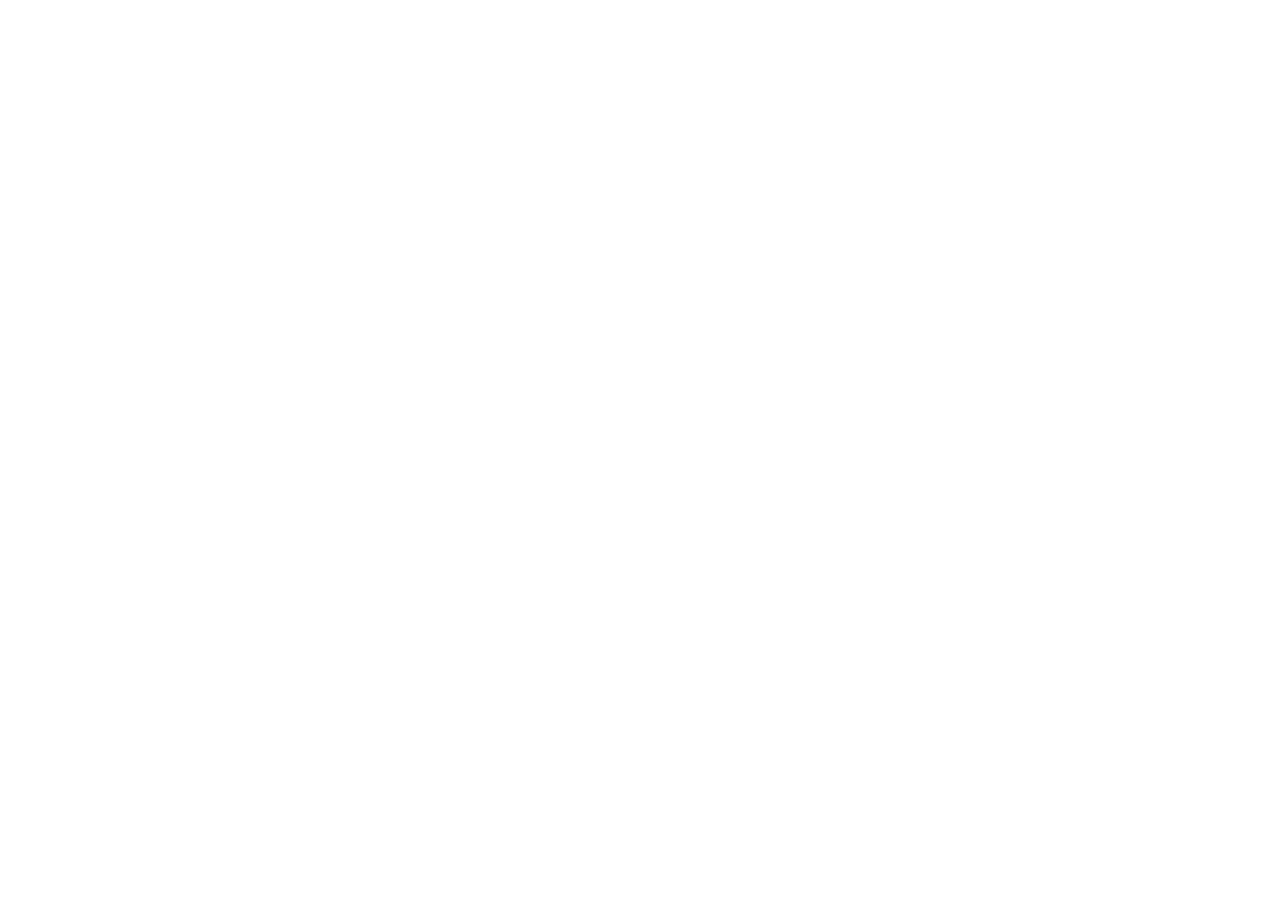
==== Challenge07/imdex.html @ 51529f26 "Started next challenge for day 11" ====
<!DOCTYPE html>
<html lang="en">
<head>
    <meta charset="UTF-8">
    <meta http-equiv="X-UA-Compatible" content="IE=edge">
    <meta name="viewport" content="width=device-width, initial-scale=1.0">
    <title>Challenge 7</title>
</head>
<body>
    
</body>
</html>
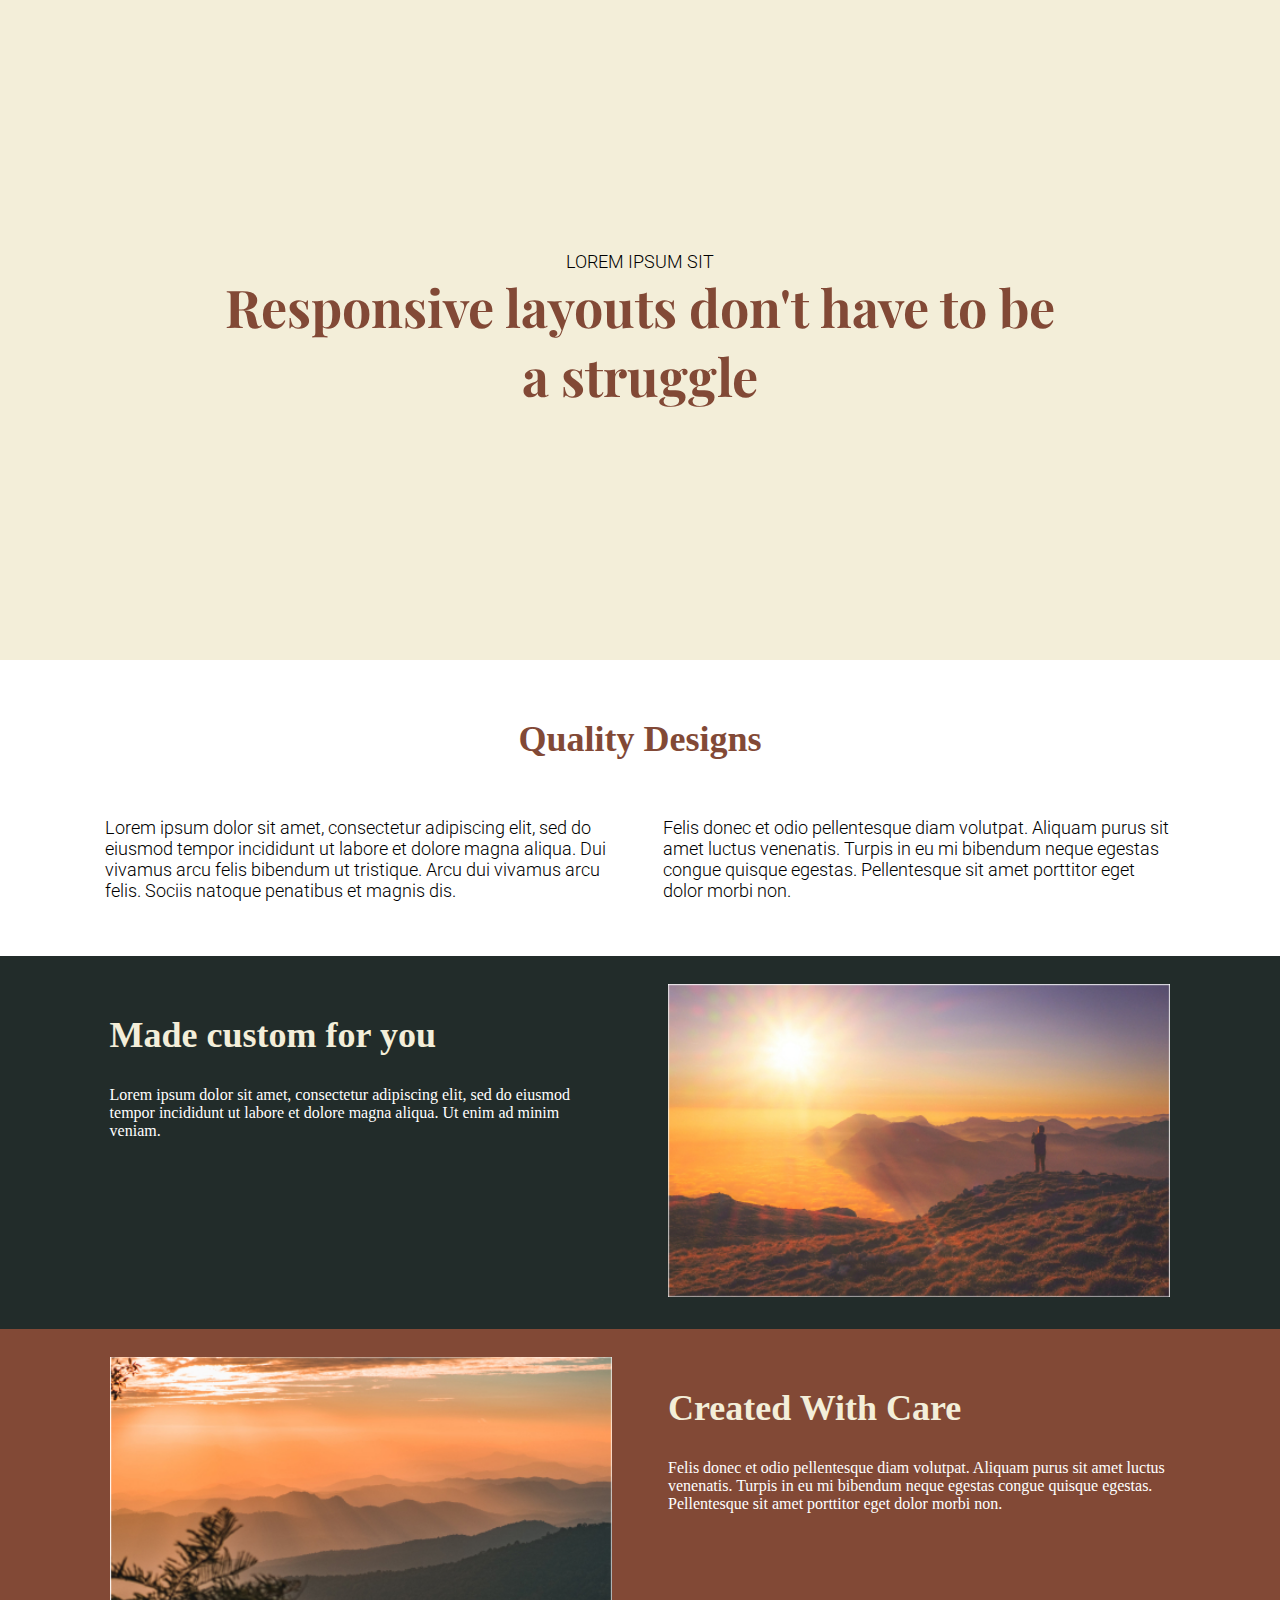
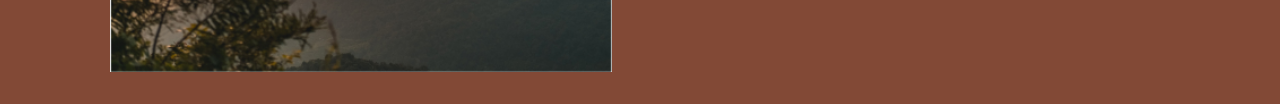
==== commit 458ff607: "Added my solution to challenge 7" ====
--- a/Challenge07/imdex.html
+++ b/Challenge07/imdex.html
@@ -4,9 +4,71 @@
     <meta charset="UTF-8">
     <meta http-equiv="X-UA-Compatible" content="IE=edge">
     <meta name="viewport" content="width=device-width, initial-scale=1.0">
+    <link rel="preconnect" href="https://fonts.googleapis.com">
+    <link rel="preconnect" href="https://fonts.gstatic.com" crossorigin>
+    <link href="https://fonts.googleapis.com/css2?family=Playfair+Display:wght@900&family=Roboto:wght@300;400&display=swap" rel="stylesheet">
+    <link rel="stylesheet" href="./assets/css/style.css">
     <title>Challenge 7</title>
 </head>
 <body>
-    
+    <header>
+        <section class="title">
+            <p class="intro__tag">Lorem ipsum sit</p>
+            <h1>Responsive layouts don't have to be a struggle</h1>
+        </section>
+    </header>
+
+    <article class="container row three-tier">
+        <h2 class="subheading">Quality Designs</h2>
+        <p class="col">
+            Lorem ipsum dolor sit amet, consectetur adipiscing elit,
+            sed do eiusmod tempor incididunt ut labore et dolore
+            magna aliqua. Dui vivamus arcu felis bibendum ut
+            tristique. Arcu dui vivamus arcu felis. Sociis natoque
+            penatibus et magnis dis.
+        </p>
+        <p class="col">
+            Felis donec et odio pellentesque diam volutpat. Aliquam
+            purus sit amet luctus venenatis. Turpis in eu mi
+            bibendum neque egestas congue quisque egestas.
+            Pellentesque sit amet porttitor eget dolor morbi non.
+        </p>
+    </article>
+
+    <div class="navy">
+        <article class="row container">
+            <section class="col">
+                <h2 class="cream subheading">Made custom for you
+                </h2>
+                <p class="white__text">
+                    Lorem ipsum dolor sit amet, consectetur adipiscing elit,
+                    sed do eiusmod tempor incididunt ut labore et dolore
+                    magna aliqua. Ut enim ad minim veniam.
+                </p>
+            </section>
+            <section class="col">
+                <img src="./image-01.jpg" alt="Sun setting over rocky mountain horizon.">
+            </section>
+        </article>
+    </div>
+
+    <div class="rust">
+        <article id ="last__row" class="row container">
+            <section class="col">
+                <img src="./image-02.jpg" alt="Sun setting over rocky forested area.">
+            </section>
+            <section class="col">
+                <h2 class="cream subheading">Created With Care
+                </h2>
+                <p class="white__text">
+                    Felis donec et odio pellentesque diam volutpat. Aliquam
+                    purus sit amet luctus venenatis. Turpis in eu mi
+                    bibendum neque egestas congue quisque egestas.
+                    Pellentesque sit amet porttitor eget dolor morbi non.
+                </p>
+            </section>
+        </article>
+    </div>
+
 </body>
 </html>--- a/Challenge07/assets/css/style.css
+++ b/Challenge07/assets/css/style.css
@@ -0,0 +1,144 @@
+/* font-family: 'Playfair Display', serif;
+font-family: 'Roboto', sans-serif; */
+
+:root {
+    --headingFonts: 'Playfair Display', serif;
+    --bodyFonts: 'Roboto', sans-serif;
+    --creamPuff: #f3eed9;
+    --ironRust: #824936;
+    --deepForest: #222c2a;
+    font-size: 16px;
+    margin: 0;
+    box-sizing: border-box;
+}
+
+body {
+    margin: 0;
+    padding: 0;
+}
+
+img {
+    width: 100%;
+    border: none;
+}
+
+header {
+    width: 100%;
+    min-height: 41.25rem;
+    display: flex;
+    justify-content: center;
+    align-items: center;
+    background-color: var(--creamPuff);
+}
+
+.title {
+    width: 65%;
+    max-width: 70.5rem;
+    text-align: center;
+}
+
+.intro__tag {
+    text-transform: uppercase;
+    font-family: var(--bodyFonts);
+    font-size: 1.125rem;
+    font-weight: 300;
+    margin: 0 auto;
+}
+
+h1 {
+    font-family: var(--headingFonts);
+    font-size: 3.25rem;
+    color: var(--ironRust);
+    margin: 0 auto;
+}
+
+.container {
+    margin: 0 auto;
+    width: 85%;
+    max-width: 70.5rem;
+}
+
+.row {
+    display: flex;
+    justify-content: space-between;
+}
+
+.three-tier {
+    flex-wrap: wrap;
+    padding: 1.75em 1rem;
+}
+
+.subheading {
+    font-size: 2.25rem;
+}
+
+.three-tier h2 {
+    color: var(--ironRust);
+    text-align: center;
+    width: 100%;
+}
+
+.three-tier p {
+    padding: .5em;
+    font-family: var(--bodyFonts);
+    font-size: 1.125rem;
+    font-weight: 300;
+    width: calc(50% - 1.75em);
+}
+
+p + p {
+    margin-left: 1.25em;
+}
+
+.navy {
+    background-color: var(--deepForest);
+    padding: 1.75em 1rem;
+}
+
+.rust {
+    background-color: var(--ironRust);
+    padding: 1.75em 1rem;
+}
+
+.col {
+    width: calc(50% - 1.75em);
+}
+
+.col + .col {
+    margin-left: 1.25em;
+}
+
+.cream {
+    color: var(--creamPuff);
+}
+
+.white__text {
+    color: #fff;
+}
+
+@media screen and (max-width: 550px) {
+    .row {
+        flex-direction: column;
+    }
+
+    .col {
+        width: 100%;
+        margin-left: 0;
+    }
+
+    .col + .col {
+        margin-left: 0;
+    }
+
+    p + p {
+        margin-left: 0;
+    }
+
+    .three-tier p {
+        width: 100%;
+    }
+
+    #last__row {
+        flex-direction: column-reverse;
+    }
+}